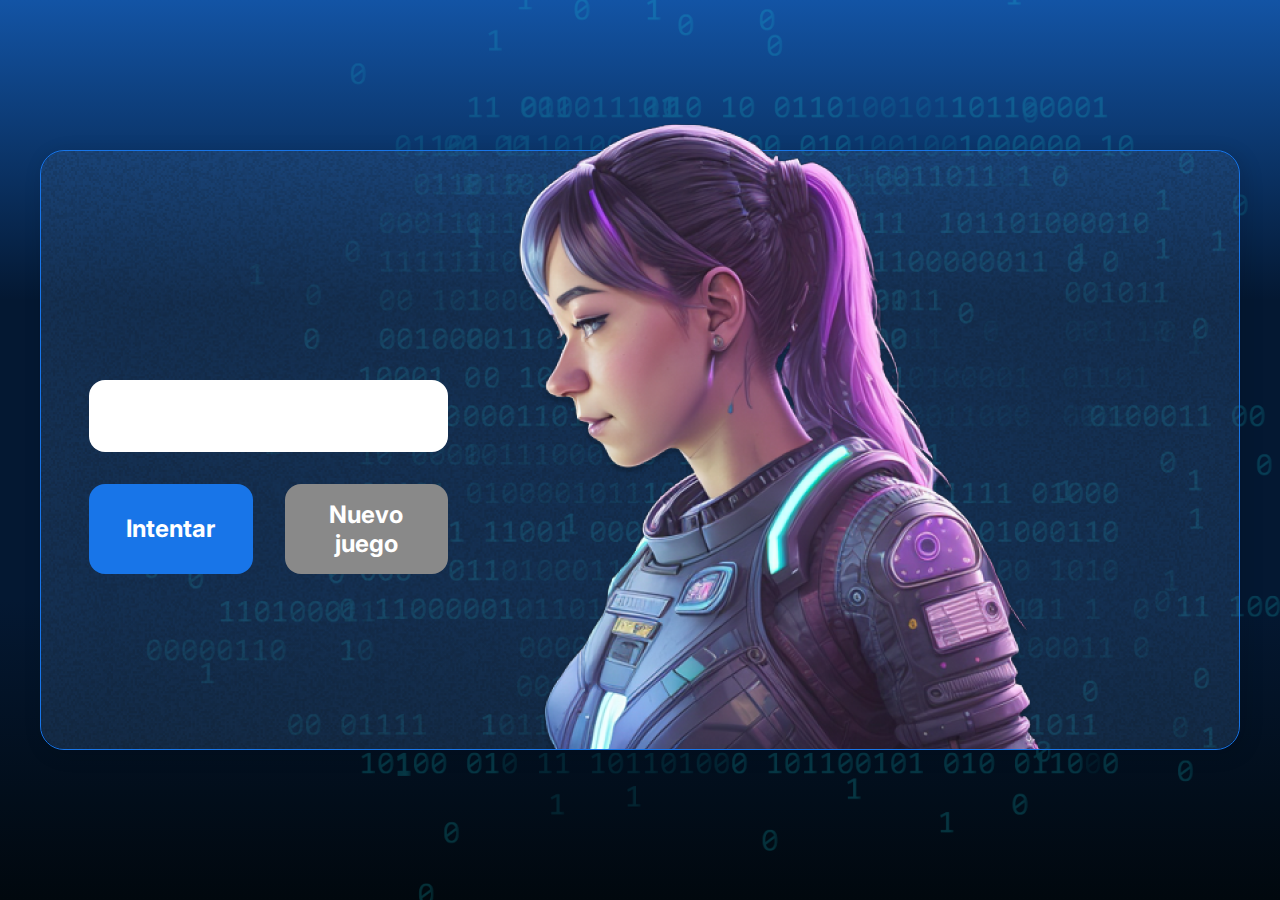
==== LogicaProgramacion2/index.html @ 56e1c37c "Upload second course files" ====
<!DOCTYPE html>
<html lang="pt-br">

<head>
    <meta charset="UTF-8">
    <meta name="viewport" content="width=device-width, initial-scale=1.0">
    <link rel="preconnect" href="https://fonts.googleapis.com">
    <link rel="preconnect" href="https://fonts.gstatic.com" crossorigin>
    <link href="https://fonts.googleapis.com/css2?family=Chakra+Petch:wght@700&family=Inter:wght@400;700&display=swap"
        rel="stylesheet">
    <link rel="stylesheet" href="style.css">
    <title>JS Game</title>
</head>

<body>

    <div class="container">
        <div class="container__contenido">
            <div class="container__informaciones">
                <div class="container__texto">
                    <h1></h1>
                    <p class="texto__parrafo"></p>
                </div>
                <input type="number" min="1" max="10" class="container__input">
                <div class="chute container__botones">
                    <button class="container__boton">Intentar</button>
                    <button class="container__boton" id="reiniciar" disabled>Nuevo juego</button>
                </div>
            </div>
            <img src="./img/ia.png" alt="Una persona mirando a la izquierda" class="container__imagen-persona" />
        </div>
    </div>




    <script src="app.js" defer></script>
</body>

</html>
---- LogicaProgramacion2/style.css ----
* {
    box-sizing: border-box;
    margin: 0;
    padding: 0;
    color: white;
}

body {
    background: linear-gradient(#1354A5 0%, #041832 33.33%, #041832 66.67%, #01080E 100%);
    height: 100vh;
    display: flex;
    align-items: center;
    justify-content: center;
}


body::before {
    background-image: url("img/code.png");
    background-repeat: no-repeat;
    background-position: right;
    content: "";
    display: block;
    position: absolute;
    width: 100%;
    height: 100%;
    opacity: 0.4;
}

.container {
    width: 1200px;
    height: 600px;
    display: flex;
    align-items: center;
    justify-content: space-between;
    border-radius: 24px;
    border: 1px solid #1875E8;
    box-shadow: 4px 4px 20px 0px rgba(1, 8, 14, 0.15);
    background-image: url("img/Ruido.png");
    background-size: 100% 100%;
    position: relative;
}


.container__contenido {
    display: flex;
    align-items: center;
    position: absolute;
    bottom: 0;
}

.container__informaciones {
    flex: 1;
    padding: 3rem;
}

.container__boton {
    border-radius: 16px;
    background: #1875E8;
    padding: 16px 24px;
    width: 100%;
    font-size: 24px;
    font-weight: 700;
    border: none;
    margin-top: 2rem;
}

.container__boton:disabled {
    background: #898989;
}

.container__texto {
    margin: 16px 0 16px 0;
}

.container__texto-azul {
    color: #1875E8;
}

.container__input {
    width: 100%;
    height: 72px;
    border-radius: 16px;
    background-color: #FFF;
    border: none;
    color: #1875E8;
    padding: 2rem;
    font-size: 24px;
    font-weight: 700;
    font-family: 'Inter', sans-serif;
}

.container__botones {
    display: flex;
    gap: 2em;
}

h1 {
    font-family: 'Chakra Petch', sans-serif;
    font-size: 72px;
    padding-bottom: 3rem;
}

p,
button {
    font-family: 'Inter', sans-serif;
}

.texto__parrafo {
    font-size: 32px;
    font-weight: 400;
}
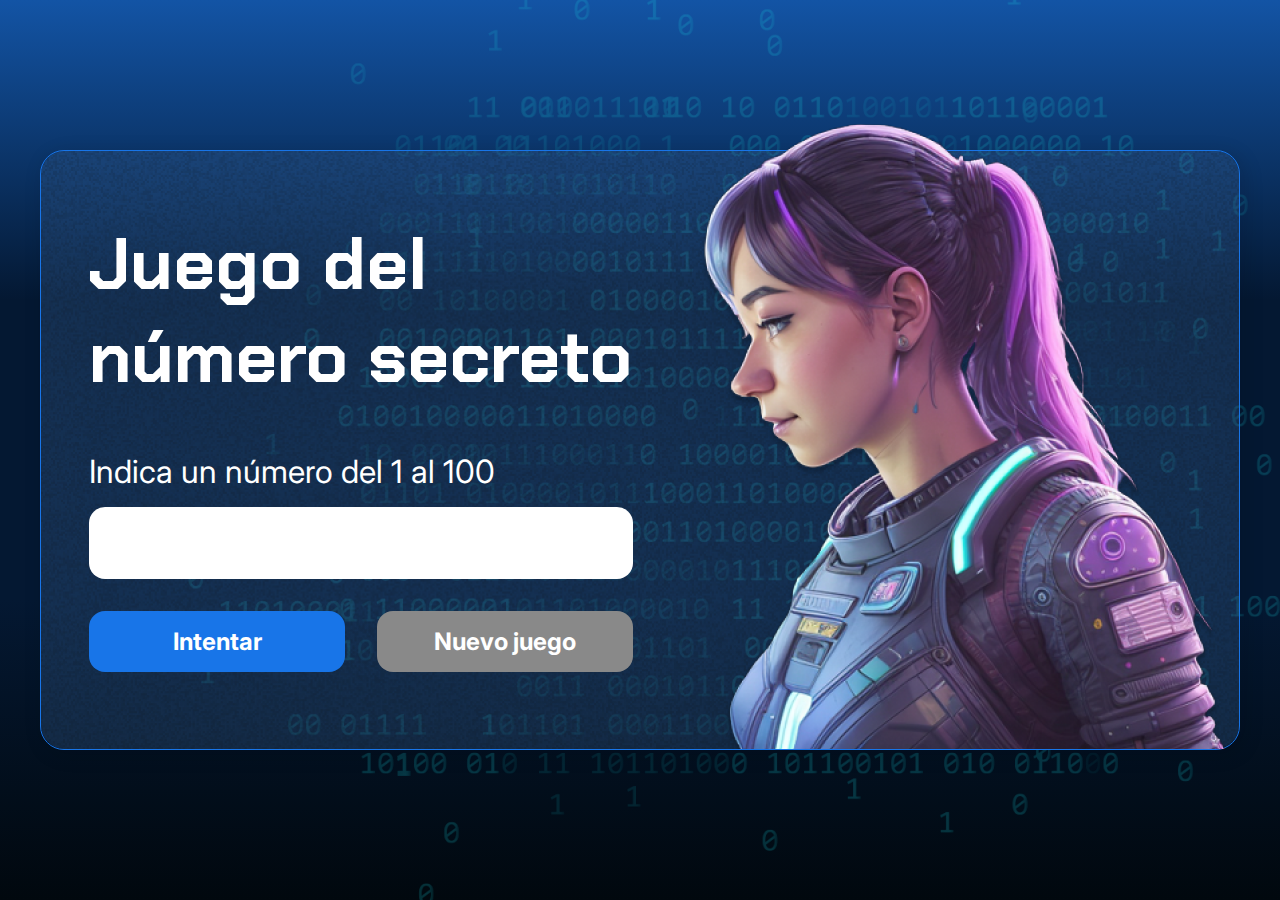
==== commit 078c1349: "Add funtions 'asignarTextoElemento' and 'intentoUsuario'" ====
--- a/LogicaProgramacion2/index.html
+++ b/LogicaProgramacion2/index.html
@@ -23,7 +23,7 @@
                 </div>
                 <input type="number" min="1" max="10" class="container__input">
                 <div class="chute container__botones">
-                    <button class="container__boton">Intentar</button>
+                    <button onclick="intentoDeUsuario();" class="container__boton">Intentar</button>
                     <button class="container__boton" id="reiniciar" disabled>Nuevo juego</button>
                 </div>
             </div>
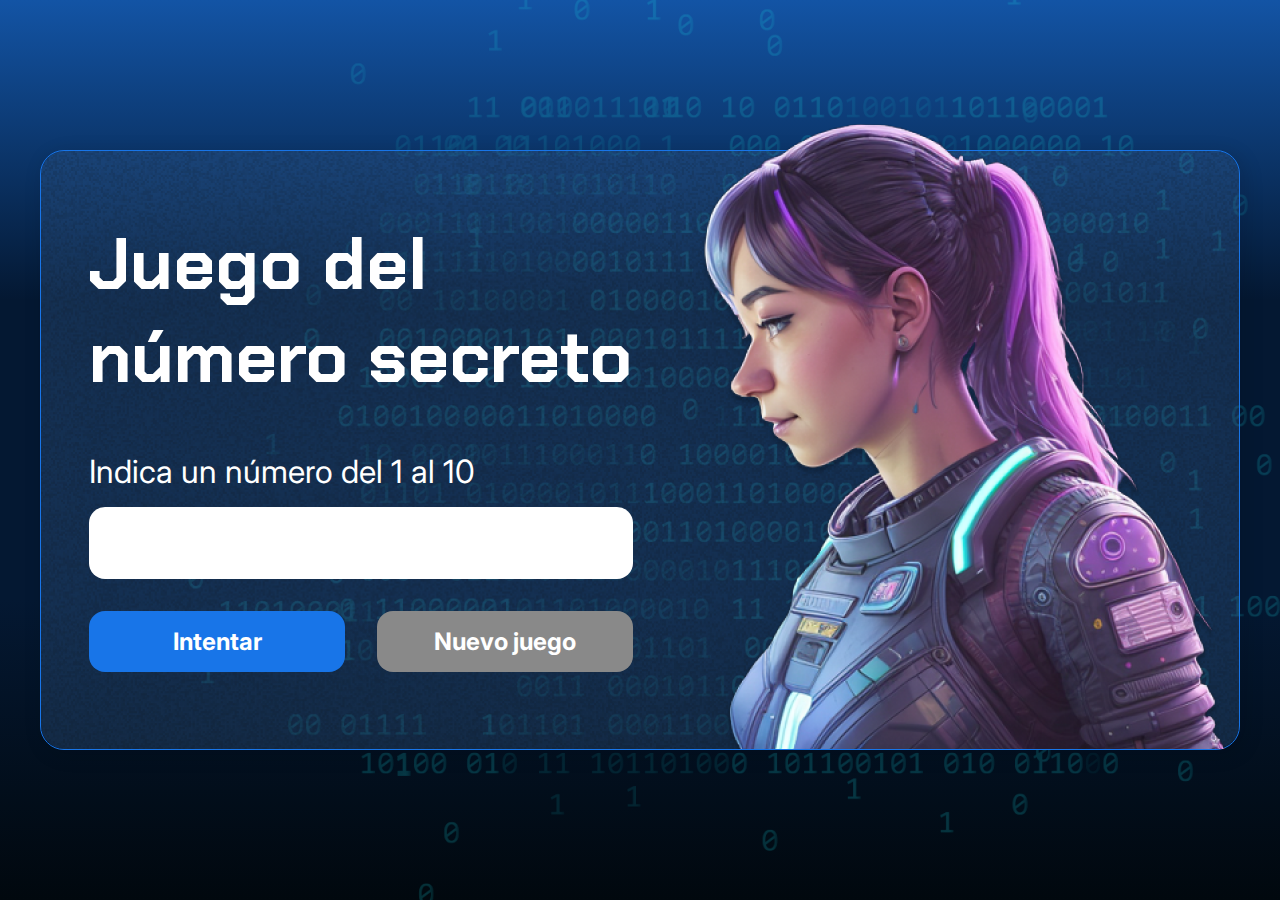
==== commit 1104133e: "Add action to buttons" ====
--- a/LogicaProgramacion2/index.html
+++ b/LogicaProgramacion2/index.html
@@ -21,10 +21,10 @@
                     <h1></h1>
                     <p class="texto__parrafo"></p>
                 </div>
-                <input type="number" min="1" max="10" class="container__input">
+                <input type="number" id="valorUsuario" min="1" max="10" class="container__input">
                 <div class="chute container__botones">
-                    <button onclick="intentoDeUsuario();" class="container__boton">Intentar</button>
-                    <button class="container__boton" id="reiniciar" disabled>Nuevo juego</button>
+                    <button onclick="verificarIntento();" class="container__boton">Intentar</button>
+                    <button onclick="reiniciarJuego();" class="container__boton" id="reiniciar" disabled>Nuevo juego</button>
                 </div>
             </div>
             <img src="./img/ia.png" alt="Una persona mirando a la izquierda" class="container__imagen-persona" />
